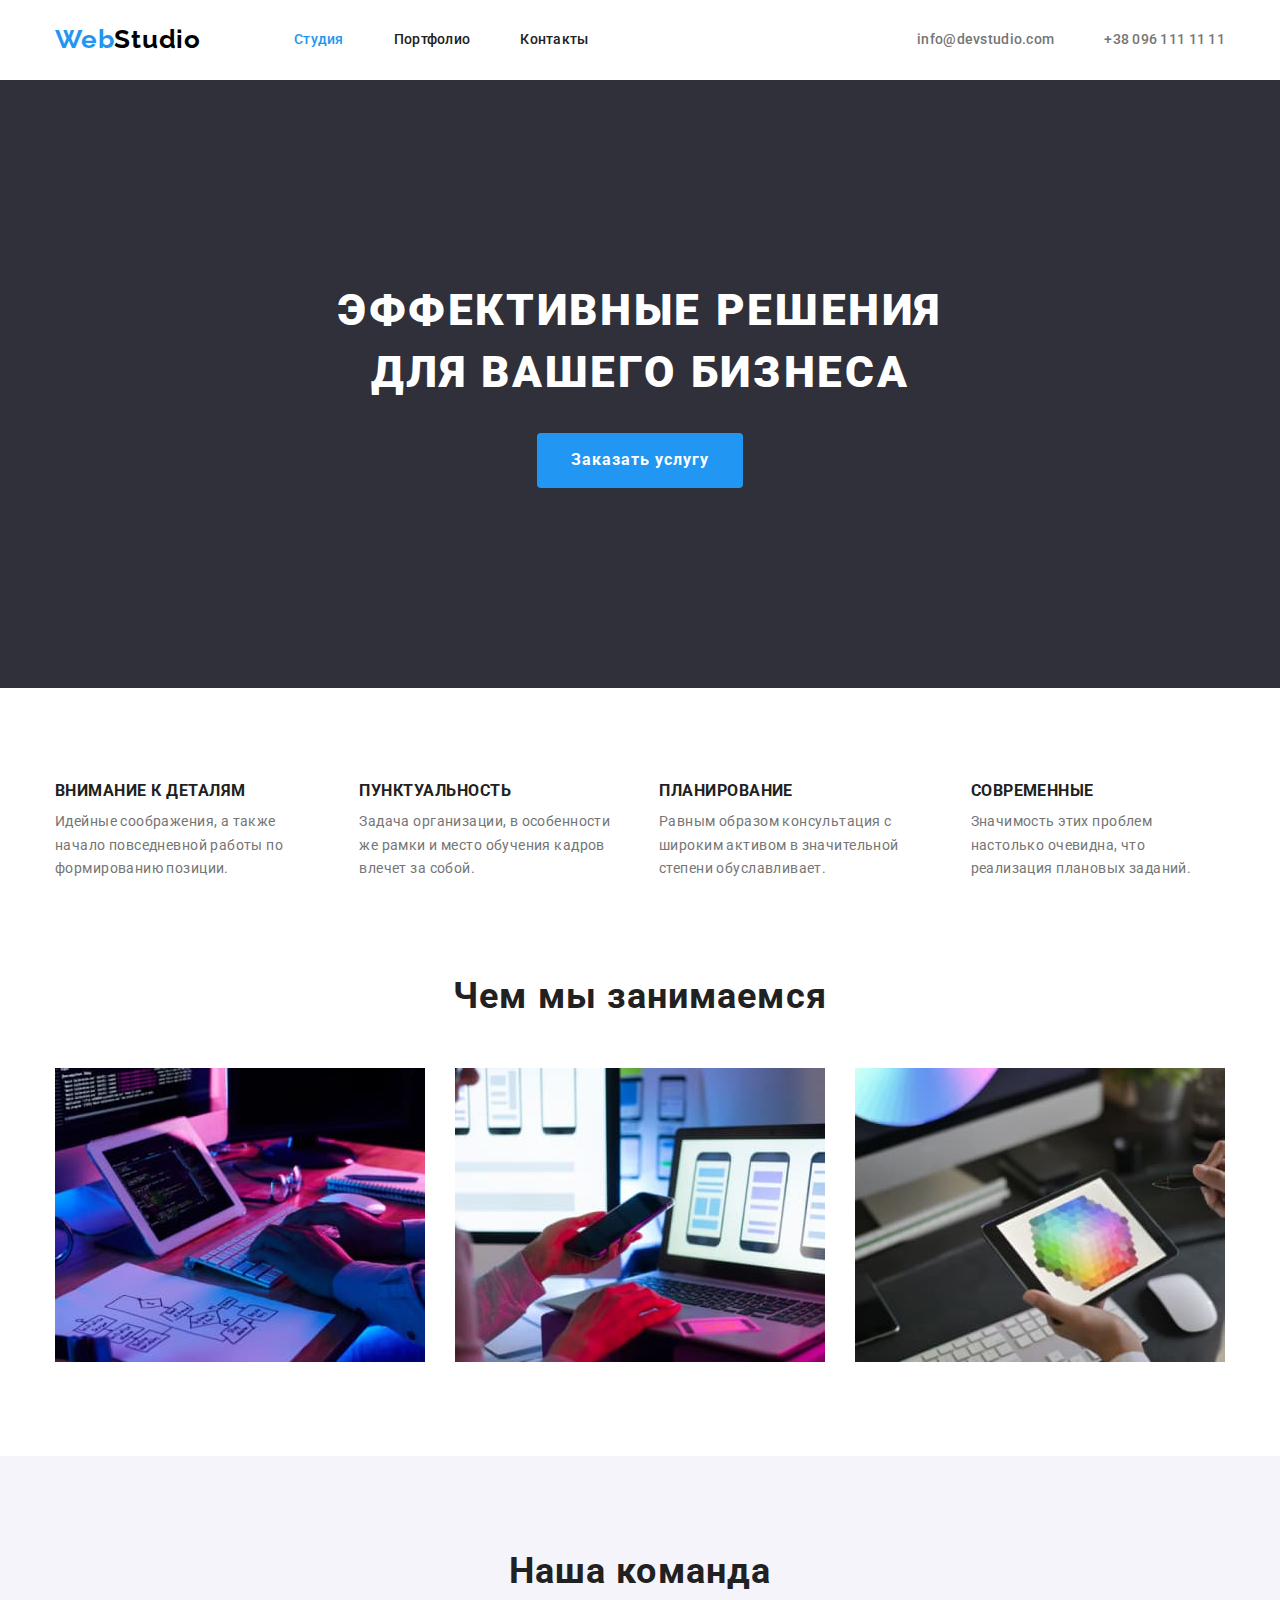
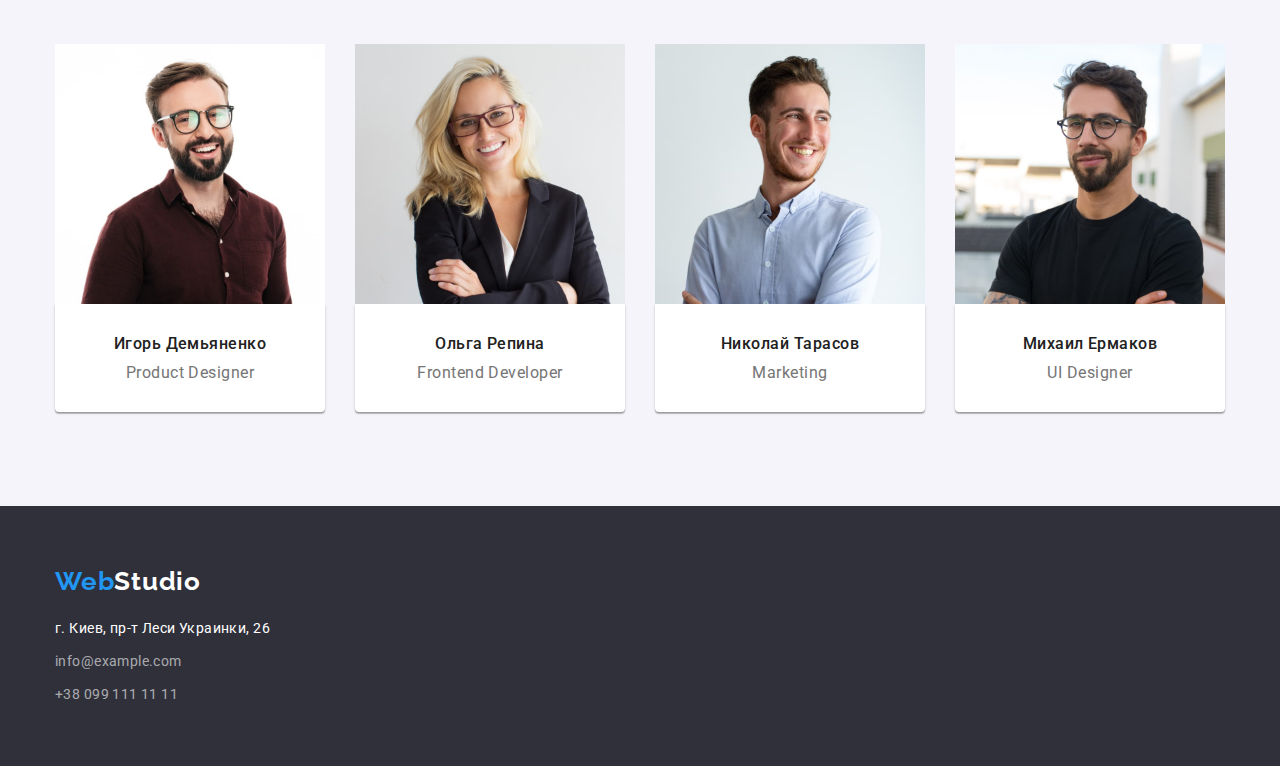
==== index.html @ c8f8d357 "at-first" ====
<!DOCTYPE html>
<html lang="en">
  <head>
    <meta charset="UTF-8" />
    <meta http-equiv="X-UA-Compatible" content="IE=edge" />
    <meta name="viewport" content="width=device-width, initial-scale=1.0" />
    <title>Web Studio</title>
    <link rel="preconnect" href="https://fonts.gstatic.com" />
    <link
      href="https://fonts.googleapis.com/css2?family=Raleway:wght@700&family=Roboto:wght@400;500;700;900&display=swap"
      rel="stylesheet"
    />
    <link
      rel="stylesheet"
      href="https://cdnjs.cloudflare.com/ajax/libs/modern-normalize/1.1.0/modern-normalize.min.css"
    />
    <link rel="stylesheet" href="./css/styles.css" />
  </head>
  <body>
    <!-- Шапка страницы -->
    <header class="header conteiner">
      <nav class="nav-conteiner">
        <a class="logo link" href="index.html">Web<span class="header-logo">Studio</span></a>
        <ul class="nav-main-list list">
          <li class="item"><a class="nav-main current link" href="index.html">Студия</a></li>
          <li class="item"><a class="nav-main link" href="./portfolio.html">Портфолио</a></li>
          <li class="item"><a class="nav-main link" href="">Контакты</a></li>
        </ul>
      </nav>
      <ul class="nav-contacts list">
        <li class="nav-contacts-item">
          <a class="contact-link link" href="mailto:info@devstudio.com">info@devstudio.com</a>
        </li>
        <li class="nav-contacts-item">
          <a class="contact-link link" href="tel:+380961111111">+38 096 111 11 11</a>
        </li>
      </ul>
    </header>
    <!-- Основной контент -->
    <main>
      <section class="hero-width">
        <div class="conteiner">
          <h1 class="hero-title">Эффективные решения для вашего бизнеса</h1>
          <button type="button" class="button-primary button">Заказать услугу</button>
        </div>
      </section>
      <section class="section-features">
        <div class="conteiner">
          <h2 class="visually-hidden">Особенности</h2>
          <ul class="features-flex list">
            <li class="item">
              <h3 class="features-title">Внимание к деталям</h3>
              <p class="features-text">
                Идейные соображения, а также начало повседневной работы по формированию позиции.
              </p>
            </li>
            <li class="item">
              <h3 class="features-title">Пунктуальность</h3>
              <p class="features-text">
                Задача организации, в особенности же рамки и место обучения кадров влечет за собой.
              </p>
            </li>
            <li class="item">
              <h3 class="features-title">Планирование</h3>
              <p class="features-text">
                Равным образом консультация с широким активом в значительной степени обуславливает.
              </p>
            </li>
            <li class="item">
              <h3 class="features-title">Современные</h3>
              <p class="features-text">
                Значимость этих проблем настолько очевидна, что реализация плановых заданий.
              </p>
            </li>
          </ul>
        </div>
      </section>
      <section class="section">
        <div class="conteiner">
          <h2 class="made-title">Чем мы занимаемся</h2>
          <ul class="made-flex list">
            <li class="item">
              <img src="./images/box1.jpg" alt="Разработка сайтов" width="370" height="294" />
            </li>
            <li class="item">
              <img src="./images/box2.jpg" alt="Разработка приложений" width="370" height="294" />
            </li>
            <li class="item">
              <img src="./images/box3.jpg" alt="Разработка дизайна" width="370" height="294" />
            </li>
          </ul>
        </div>
      </section>
      <section class="team section">
        <div class="conteiner">
          <h2 class="title-team">Наша команда</h2>
          <ul class="team-flex list">
            <li class="item">
              <img src="./images/img1.jpg" alt="Фотография" width="270" height="260" />
              <div class="card-team">
                <h3 class="member-team">Игорь Демьяненко</h3>
                <p class="position">Product Designer</p>
              </div>
            </li>
            <li class="item">
              <img src="./images/img2.jpg" alt="Фотография" width="270" height="260" />
              <div class="card-team">
                <h3 class="member-team">Ольга Репина</h3>
                <p class="position">Frontend Developer</p>
              </div>
            </li>
            <li class="item">
              <img src="./images/img3.jpg" alt="Фотография" width="270" height="260" />
              <div class="card-team">
                <h3 class="member-team">Николай Тарасов</h3>
                <p class="position">Marketing</p>
              </div>
            </li>
            <li class="item">
              <img src="./images/img4.jpg" alt="Фотография" width="270" height="260" />
              <div class="card-team">
                <h3 class="member-team">Михаил Ермаков</h3>
                <p class="position">UI Designer</p>
              </div>
            </li>
          </ul>
        </div>
      </section>
    </main>
    <!-- Подвал страницы -->
    <footer class="footer background-width">
      <div class="conteiner">
        <a class="footer-logo-measurements link" href="index.html"
          >Web<span class="footer-logo">Studio</span></a
        >
        <address>
          <ul class="list">
            <li class="footer-margin">
              <a
                class="footer address link"
                href="https://goo.gl/maps/Bgxvi77Lv6ApDNNu9"
                target="_blank"
                rel="noopener noreferrer"
                >г. Киев, пр-т Леси Украинки, 26
              </a>
            </li>
            <li class="footer-margin">
              <a class="footer contacts link" href="mailto:info@devstudio.com">info@example.com</a>
            </li>
            <li class="footer-margin">
              <a class="footer contacts link" href="tel:+380961111111">+38 099 111 11 11</a>
            </li>
          </ul>
        </address>
      </div>
    </footer>
  </body>
</html>
---- css/styles.css ----
:root {
  --font-secondary: 'Raleway', sans-serif;
  --font-primary: 'Roboto', sans-serif;
  --primary-text-color: #757575;
  --title-text-color: #212121;
  --accent-color: #2196f3;
  --bgc-hero-footer: #2f303a;
  --button-secondary-made: #f5f4fa;
  --secondary-color-white: #ffffff;
  --logo-color: #000000;
  --button-first-accent: #188ce8;
  --margin-content: 30px;
}
/* delite style utility */
.list {
  list-style: none;
  margin: 0px;
  padding: 0px;
}
.link {
  text-decoration: none;
}
img {
  display: block;
  max-width: 100%;
}
/* body */
body {
  font-weight: 400;
  font-size: 14px;
  font-family: var(--font-primary);
  background-color: var(--secondary-color-white);
  color: var(--primary-text-color);
}
/* conteiner width 1200 */
.conteiner {
  width: 1200px;
  padding-left: 15px;
  padding-right: 15px;
  margin: 0 auto;
}
/* conteiner section */
.section {
  padding-top: 94px;
  padding-bottom: 94px;
}
/* header */
.header {
  font-weight: 500;
  line-height: 1.1;
  letter-spacing: 0.02em;
  display: flex;
  align-items: center;
}
.header-border {
  border-bottom: 1px solid #ececec;
}
/* logo */
.logo {
  padding-top: 24px;
  padding-bottom: 25px;
  font-family: var(--font-secondary);
  font-weight: bold;
  font-size: 26px;
  line-height: 1.2;
  letter-spacing: 0.03em;
  color: var(--accent-color);
}
.footer-logo-measurements {
  margin-top: 0px;
  margin-bottom: 20px;
  font-family: var(--font-secondary);
  font-weight: bold;
  font-size: 26px;
  line-height: 1.2;
  letter-spacing: 0.03em;
  color: var(--accent-color);
  display: block;
}
.header-logo {
  color: var(--logo-color);
}
.footer-logo {
  color: var(--secondary-color-white);
}
/* nav */
.nav-main-list {
  display: flex;
  margin-left: 93px;
}
.nav-conteiner {
  display: flex;
  align-items: center;
}
.nav-main-list > .item:not(:last-child) {
  margin-right: 50px;
}
.nav-main {
  color: var(--title-text-color);
  display: block;
  padding-top: 32px;
  padding-bottom: 32px;
}
.nav-contacts {
  display: flex;
  margin-left: auto;
}
.nav-main:hover,
.nav-main:focus {
  color: var(--accent-color);
}
.nav-main.current {
  color: var(--accent-color);
}
.contact-link {
  padding-top: 32px;
  padding-bottom: 32px;
  display: block;
  color: var(--primary-text-color);
}
.contact-link:hover,
.contact-link:focus {
  color: var(--accent-color);
}
.nav-contacts-item:not(:last-child) {
  margin-right: 50px;
}
/* hero */
.hero-title {
  margin-left: auto;
  margin-right: auto;
  width: 696px;
  margin-top: 0px;
  margin-bottom: 30px;
  font-weight: 900;
  font-size: 44px;
  line-height: 1.4;
  letter-spacing: 0.06em;
  text-transform: uppercase;
  color: var(--secondary-color-white);
}
.hero-width {
  text-align: center;
  padding-top: 200px;
  padding-bottom: 200px;
  margin: 0 auto;
  max-width: 1600px;
  background-color: var(--bgc-hero-footer);
}
/* button */
.button {
  font-family: inherit;
  font-size: 16px;
  cursor: pointer;
  border-radius: 4px;
  display: inline-block;
  text-align: center;
  min-width: 200px;
}
.button-primary {
  padding: 10px 32px;
  font-weight: 700;
  line-height: 1.9;
  letter-spacing: 0.06em;
  border-color: transparent;
  color: var(--secondary-color-white);
  background-color: var(--accent-color);
}
.button-primary:hover,
.button-primary:focus {
  background-color: var(--button-first-accent);
}
/* bytton portfolio */
.button-portfolio {
  border-color: transparent;
  min-width: 100%;
  padding: 6px 22px;
  font-weight: 500;
  line-height: 1.6;
  letter-spacing: 0.03em;
  color: var(--title-text-color);
  background-color: var(--button-secondary-made);
}
.button-flex {
  display: flex;
  justify-content: center;
  margin-top: 0px;
  margin-bottom: 50px;
}
.button-flex > .item:not(:last-child) {
  margin-right: 8px;
}
.button-portfolio:hover,
.button-portfolio:focus {
  color: var(--secondary-color-white);
  background-color: var(--accent-color);
}
/* section features */
.section-features {
  padding-top: 94px;
}
.features-title {
  margin-top: 0px;
  margin-bottom: 10px;
  font-weight: bold;
  line-height: 1.1;
  letter-spacing: 0.03em;
  text-transform: uppercase;
  color: var(--title-text-color);
}
.features-text {
  margin-top: 0px;
  margin-bottom: 0px;
  line-height: 1.7;
  letter-spacing: 0.03em;
}
.features-flex {
  display: flex;
}
.features-flex .item:not(:last-child) {
  margin-right: var(--margin-content);
}
/* section made */
.made-title {
  margin-top: 0px;
  margin-bottom: 50px;
  font-weight: bold;
  font-size: 36px;
  line-height: 1.2;
  text-align: center;
  letter-spacing: 0.03em;
  color: var(--title-text-color);
}
.made-flex {
  display: flex;
}
.made-flex .item:not(:last-child) {
  margin-right: var(--margin-content);
}
/* section team */
.team {
  background-color: var(--button-secondary-made);
}
.title-team {
  margin-top: 0px;
  margin-bottom: 50px;
  font-weight: bold;
  font-size: 36px;
  line-height: 1.2;
  text-align: center;
  letter-spacing: 0.03em;
  color: var(--title-text-color);
}
.team-flex {
  display: flex;
}
.team-flex > .item:not(:last-child) {
  margin-right: var(--margin-content);
}
.card-team {
  padding-top: var(--margin-content);
  padding-bottom: var(--margin-content);
  border-radius: 0px 0px 4px 4px;
  background: var(--secondary-color-white);
  box-shadow: 0px 1px 3px rgba(0, 0, 0, 0.12), 0px 1px 1px rgba(0, 0, 0, 0.14),
    0px 2px 1px rgba(0, 0, 0, 0.2);
}
.member-team {
  margin-top: 0px;
  margin-bottom: 10px;
  font-weight: 500;
  font-size: 16px;
  line-height: 1.2;
  text-align: center;
  letter-spacing: 0.03em;
  color: var(--title-text-color);
}
.position {
  margin-top: 0px;
  margin-bottom: 0px;
  font-size: 16px;
  line-height: 1.2;
  text-align: center;
  letter-spacing: 0.03em;
}
/* footer */
.footer {
  font-style: normal;
  line-height: 1.7;
  letter-spacing: 0.03em;
  background-color: var(--bgc-hero-footer);
}
.background-width {
  margin: 0 auto;
  padding-top: 60px;
  padding-bottom: 60px;
  max-width: 1600px;
}
.footer.address {
  color: var(--secondary-color-white);
}
.footer.contacts {
  color: rgba(255, 255, 255, 0.6);
}
.footer.contacts:hover,
.footer.contacts:focus {
  color: var(--accent-color);
}
.footer-margin:not(:last-child) {
  margin-bottom: 9px;
}
/* page portfolio */
.title-portfolio {
  margin-top: 0px;
  margin-bottom: 4px;
  font-weight: bold;
  font-size: 18px;
  line-height: 2;
  letter-spacing: 0.03em;
  color: var(--title-text-color);
}
.text-portfolio {
  margin-top: 0px;
  margin-bottom: 0px;
  font-size: 16px;
  line-height: 1.9;
  letter-spacing: 0.03em;
}
.portfolio-flex {
  display: flex;
  flex-wrap: wrap;
  margin-left: -30px;
  margin-top: -30px;
}
.portfolio-flex .item {
  flex-basis: calc((100% - 90px) / 3);
  margin-left: 30px;
  margin-top: 30px;
}
.portfolio-set-border {
  border: 1px solid #eeeeee;
  padding: 20px 24px;
  border-top: none;
}
/* hidden titel */
.visually-hidden {
  position: absolute;
  width: 1px;
  height: 1px;
  margin: -1px;
  padding: 0;
  overflow: hidden;
  border: 0;
  clip: rect(0 0 0 0);
}
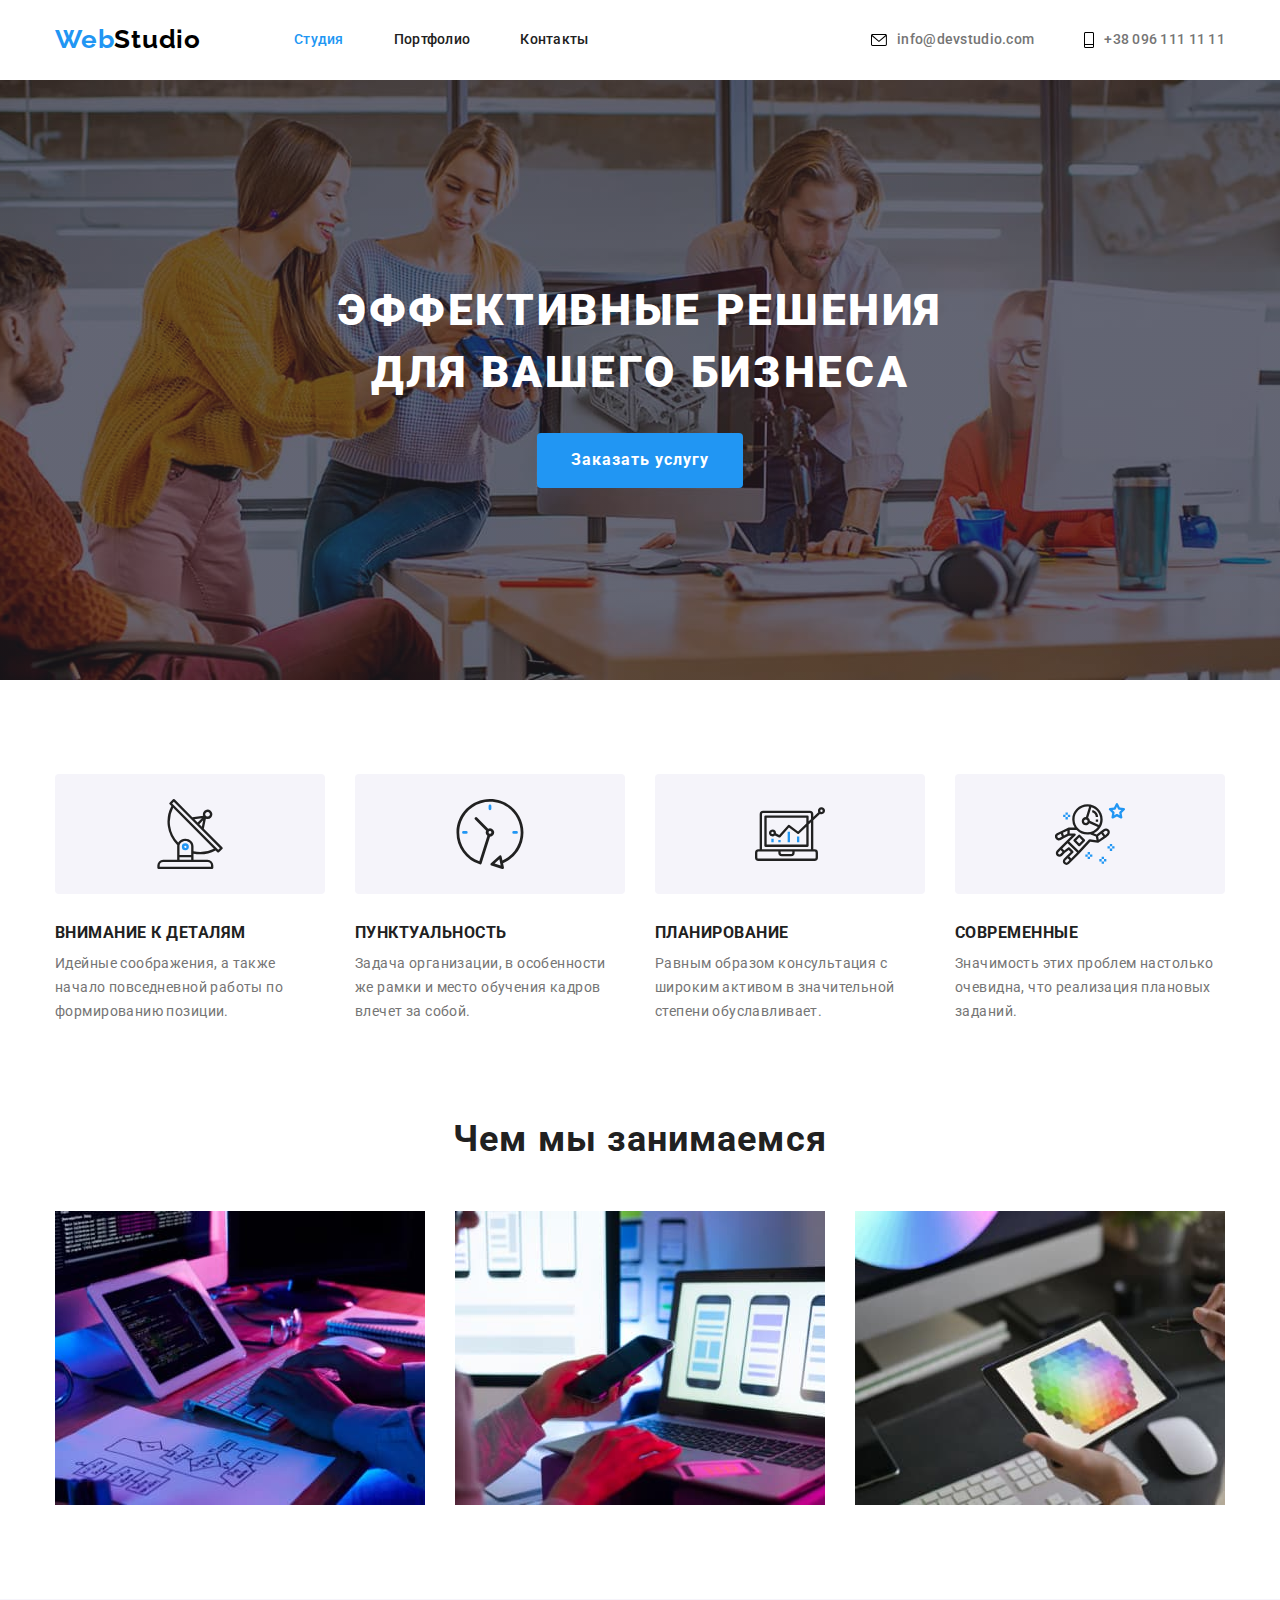
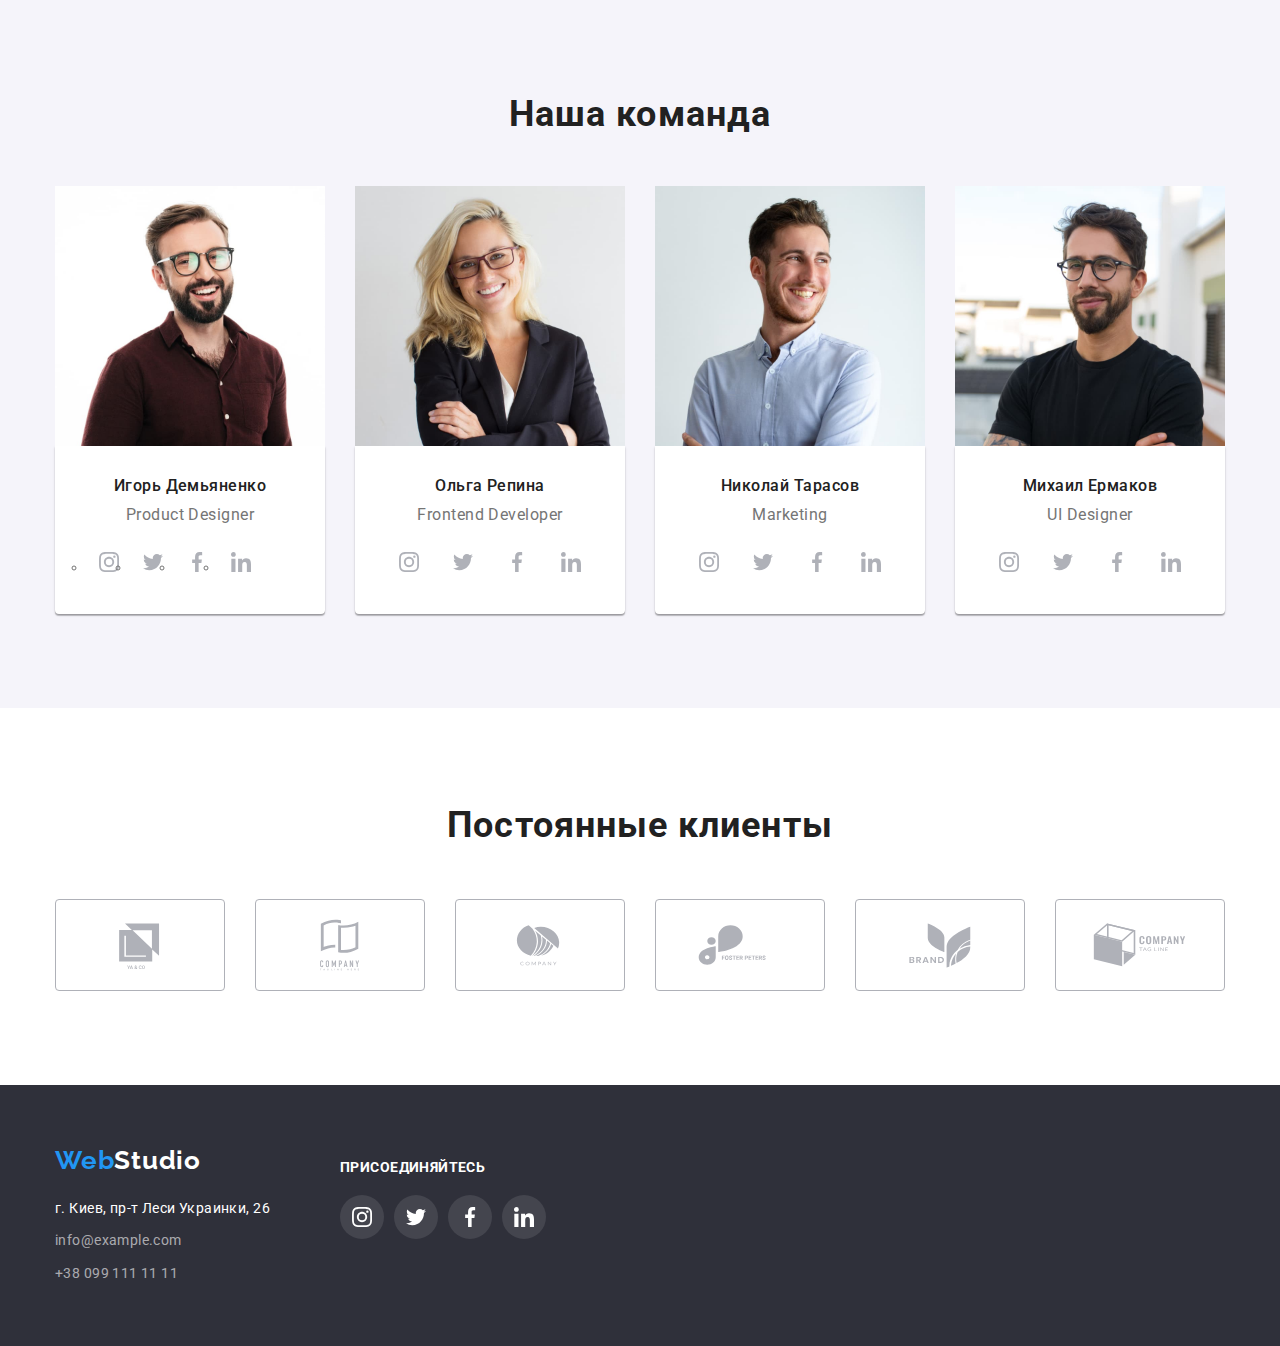
==== commit f155d67f: "add-hero-shadow" ====
--- a/index.html
+++ b/index.html
@@ -29,10 +29,20 @@
       </nav>
       <ul class="nav-contacts list">
         <li class="nav-contacts-item">
-          <a class="contact-link link" href="mailto:info@devstudio.com">info@devstudio.com</a>
+          <a class="contact-link link" href="mailto:info@devstudio.com">
+            <svg class="nav-envelope">
+              <use href="./images/icon.svg#icon-envelope-hover"></use>
+            </svg>
+            info@devstudio.com
+          </a>
         </li>
         <li class="nav-contacts-item">
-          <a class="contact-link link" href="tel:+380961111111">+38 096 111 11 11</a>
+          <a class="contact-link link" href="tel:+380961111111">
+            <svg class="nav-envelope-tell">
+              <use href="./images/icon.svg#icon-tell"></use>
+            </svg>
+            +38 096 111 11 11
+          </a>
         </li>
       </ul>
     </header>
@@ -49,24 +59,44 @@
           <h2 class="visually-hidden">Особенности</h2>
           <ul class="features-flex list">
             <li class="item">
+              <div class="icon-features">
+                <svg class="icon">
+                  <use href="./images/icon.svg#icon-antenna"></use>
+                </svg>
+              </div>
               <h3 class="features-title">Внимание к деталям</h3>
               <p class="features-text">
                 Идейные соображения, а также начало повседневной работы по формированию позиции.
               </p>
             </li>
             <li class="item">
+              <div class="icon-features">
+                <svg class="icon">
+                  <use href="./images/icon.svg#icon-clock"></use>
+                </svg>
+              </div>
               <h3 class="features-title">Пунктуальность</h3>
               <p class="features-text">
                 Задача организации, в особенности же рамки и место обучения кадров влечет за собой.
               </p>
             </li>
             <li class="item">
+              <div class="icon-features">
+                <svg class="icon">
+                  <use href="./images/icon.svg#icon-diagram"></use>
+                </svg>
+              </div>
               <h3 class="features-title">Планирование</h3>
               <p class="features-text">
                 Равным образом консультация с широким активом в значительной степени обуславливает.
               </p>
             </li>
             <li class="item">
+              <div class="icon-features">
+                <svg class="icon">
+                  <use href="./images/icon.svg#icon-astronaut"></use>
+                </svg>
+              </div>
               <h3 class="features-title">Современные</h3>
               <p class="features-text">
                 Значимость этих проблем настолько очевидна, что реализация плановых заданий.
@@ -100,6 +130,36 @@
               <div class="card-team">
                 <h3 class="member-team">Игорь Демьяненко</h3>
                 <p class="position">Product Designer</p>
+                <ul class="icon-flex">
+                  <li>
+                    <a class="icon-flex-team" href="">
+                      <svg>
+                        <use href="./images/icon.svg#icon-instagram"></use>
+                      </svg>
+                    </a>
+                  </li>
+                  <li>
+                    <a class="icon-flex-team" href="">
+                      <svg>
+                        <use href="./images/icon.svg#icon-twitter"></use>
+                      </svg>
+                    </a>
+                  </li>
+                  <li>
+                    <a class="icon-flex-team" href="">
+                      <svg>
+                        <use href="./images/icon.svg#icon-facebook"></use>
+                      </svg>
+                    </a>
+                  </li>
+                  <li>
+                    <a class="icon-flex-team" href="">
+                      <svg>
+                        <use href="./images/icon.svg#icon-linkedin"></use>
+                      </svg>
+                    </a>
+                  </li>
+                </ul>
               </div>
             </li>
             <li class="item">
@@ -107,6 +167,28 @@
               <div class="card-team">
                 <h3 class="member-team">Ольга Репина</h3>
                 <p class="position">Frontend Developer</p>
+                <div class="icon-flex">
+                  <a class="icon-flex-team" href="">
+                    <svg>
+                      <use href="./images/icon.svg#icon-instagram"></use>
+                    </svg>
+                  </a>
+                  <a class="icon-flex-team" href="">
+                    <svg>
+                      <use href="./images/icon.svg#icon-twitter"></use>
+                    </svg>
+                  </a>
+                  <a class="icon-flex-team" href="">
+                    <svg>
+                      <use href="./images/icon.svg#icon-facebook"></use>
+                    </svg>
+                  </a>
+                  <a class="icon-flex-team" href="">
+                    <svg>
+                      <use href="./images/icon.svg#icon-linkedin"></use>
+                    </svg>
+                  </a>
+                </div>
               </div>
             </li>
             <li class="item">
@@ -114,6 +196,28 @@
               <div class="card-team">
                 <h3 class="member-team">Николай Тарасов</h3>
                 <p class="position">Marketing</p>
+                <div class="icon-flex">
+                  <a class="icon-flex-team" href="">
+                    <svg>
+                      <use href="./images/icon.svg#icon-instagram"></use>
+                    </svg>
+                  </a>
+                  <a class="icon-flex-team" href="">
+                    <svg>
+                      <use href="./images/icon.svg#icon-twitter"></use>
+                    </svg>
+                  </a>
+                  <a class="icon-flex-team" href="">
+                    <svg>
+                      <use href="./images/icon.svg#icon-facebook"></use>
+                    </svg>
+                  </a>
+                  <a class="icon-flex-team" href="">
+                    <svg>
+                      <use href="./images/icon.svg#icon-linkedin"></use>
+                    </svg>
+                  </a>
+                </div>
               </div>
             </li>
             <li class="item">
@@ -121,7 +225,78 @@
               <div class="card-team">
                 <h3 class="member-team">Михаил Ермаков</h3>
                 <p class="position">UI Designer</p>
-              </div>
+                <div class="icon-flex">
+                  <a class="icon-flex-team" href="">
+                    <svg>
+                      <use href="./images/icon.svg#icon-instagram"></use>
+                    </svg>
+                  </a>
+                  <a class="icon-flex-team" href="">
+                    <svg>
+                      <use href="./images/icon.svg#icon-twitter"></use>
+                    </svg>
+                  </a>
+                  <a class="icon-flex-team" href="">
+                    <svg>
+                      <use href="./images/icon.svg#icon-facebook"></use>
+                    </svg>
+                  </a>
+                  <a class="icon-flex-team" href="">
+                    <svg>
+                      <use href="./images/icon.svg#icon-linkedin"></use>
+                    </svg>
+                  </a>
+                </div>
+              </div>
+            </li>
+          </ul>
+        </div>
+      </section>
+      <section class="section">
+        <div class="conteiner">
+          <h2 class="customer-title">Постоянные клиенты</h2>
+          <ul class="list customer-icon-flex">
+            <li class="customer-icon-conteiner">
+              <a class="customer-icon link" href="">
+                <svg class="customer-logo">
+                  <use href="./images/icon.svg#icon-Logo-client1"></use>
+                </svg>
+              </a>
+            </li>
+            <li class="customer-icon-conteiner">
+              <a class="customer-icon link" href="">
+                <svg class="customer-logo">
+                  <use href="./images/icon.svg#icon-Logo-client2"></use>
+                </svg>
+              </a>
+            </li>
+            <li class="customer-icon-conteiner">
+              <a class="customer-icon link" href="">
+                <svg class="customer-logo">
+                  <use href="./images/icon.svg#icon-Logo-client3"></use>
+                </svg>
+              </a>
+            </li>
+            <li class="customer-icon-conteiner">
+              <a class="customer-icon link" href="">
+                <svg class="customer-logo">
+                  <use href="./images/icon.svg#icon-Logo-client4"></use>
+                </svg>
+              </a>
+            </li>
+            <li class="customer-icon-conteiner">
+              <a class="customer-icon link" href="">
+                <svg class="customer-logo">
+                  <use href="./images/icon.svg#icon-Logo-client5"></use>
+                </svg>
+              </a>
+            </li>
+            <li class="customer-icon-conteiner">
+              <a class="customer-icon link" href="">
+                <svg class="customer-logo">
+                  <use href="./images/icon.svg#icon-Logo-client6"></use>
+                </svg>
+              </a>
             </li>
           </ul>
         </div>
@@ -129,29 +304,66 @@
     </main>
     <!-- Подвал страницы -->
     <footer class="footer background-width">
-      <div class="conteiner">
-        <a class="footer-logo-measurements link" href="index.html"
-          >Web<span class="footer-logo">Studio</span></a
-        >
-        <address>
-          <ul class="list">
-            <li class="footer-margin">
-              <a
-                class="footer address link"
-                href="https://goo.gl/maps/Bgxvi77Lv6ApDNNu9"
-                target="_blank"
-                rel="noopener noreferrer"
-                >г. Киев, пр-т Леси Украинки, 26
-              </a>
-            </li>
-            <li class="footer-margin">
-              <a class="footer contacts link" href="mailto:info@devstudio.com">info@example.com</a>
-            </li>
-            <li class="footer-margin">
-              <a class="footer contacts link" href="tel:+380961111111">+38 099 111 11 11</a>
-            </li>
-          </ul>
-        </address>
+      <div class="conteiner address-flex">
+        <div>
+          <a class="footer-logo-measurements link" href="index.html"
+            >Web<span class="footer-logo">Studio</span></a
+          >
+          <address>
+            <ul class="list">
+              <li class="footer-margin">
+                <a
+                  class="footer address link"
+                  href="https://goo.gl/maps/Bgxvi77Lv6ApDNNu9"
+                  target="_blank"
+                  rel="noopener noreferrer"
+                  >г. Киев, пр-т Леси Украинки, 26
+                </a>
+              </li>
+              <li class="footer-margin">
+                <a class="footer contacts link" href="mailto:info@devstudio.com"
+                  >info@example.com</a
+                >
+              </li>
+              <li class="footer-margin">
+                <a class="footer contacts link" href="tel:+380961111111">+38 099 111 11 11</a>
+              </li>
+            </ul>
+          </address>
+        </div>
+        <div class="icon-footer-conteiner">
+          <p class="join-footer">присоединяйтесь</p>
+          <ul class="list icon-footer">
+            <li class="icon-margin-footer">
+              <a class="icon-flex-footer" href="">
+                <svg>
+                  <use href="./images/icon.svg#icon-instagram"></use>
+                </svg>
+              </a>
+            </li>
+            <li class="icon-margin-footer">
+              <a class="icon-flex-footer" href="">
+                <svg>
+                  <use href="./images/icon.svg#icon-twitter"></use>
+                </svg>
+              </a>
+            </li>
+            <li class="icon-margin-footer">
+              <a class="icon-flex-footer" href="">
+                <svg>
+                  <use href="./images/icon.svg#icon-facebook"></use>
+                </svg>
+              </a>
+            </li>
+            <li class="icon-margin-footer">
+              <a class="icon-flex-footer" href="">
+                <svg>
+                  <use href="./images/icon.svg#icon-linkedin"></use>
+                </svg>
+              </a>
+            </li>
+          </ul>
+        </div>
       </div>
     </footer>
   </body>
--- a/css/styles.css
+++ b/css/styles.css
@@ -117,6 +117,7 @@
   padding-bottom: 32px;
   display: block;
   color: var(--primary-text-color);
+  display: flex;
 }
 .contact-link:hover,
 .contact-link:focus {
@@ -124,6 +125,28 @@
 }
 .nav-contacts-item:not(:last-child) {
   margin-right: 50px;
+  display: flex;
+}
+.nav-envelope {
+  width: 16px;
+  height: 12px;
+  margin-right: 10px;
+  margin: auto 10px auto auto;
+  color: var(--primary-text-color);
+}
+.nav-envelope-tell {
+  width: 10px;
+  height: 16px;
+  margin-right: 10px;
+  color: var(--primary-text-color);
+}
+.nav-envelope:hover,
+.nav-envelope:focus {
+  fill: var(--accent-color);
+}
+.nav-envelope-tell:hover,
+.nav-envelope-tell:focus {
+  fill: var(--accent-color);
 }
 /* hero */
 .hero-title {
@@ -140,11 +163,17 @@
   color: var(--secondary-color-white);
 }
 .hero-width {
+  background-size: cover;
+  background-position: center;
+  background-repeat: no-repeat;
+  background-image: linear-gradient(to right, rgba(47, 48, 58, 0.4), rgba(47, 48, 58, 0.4)),
+    url(../images/hero.jpg);
   text-align: center;
   padding-top: 200px;
   padding-bottom: 200px;
   margin: 0 auto;
   max-width: 1600px;
+  height: 600px;
   background-color: var(--bgc-hero-footer);
 }
 /* button */
@@ -194,6 +223,8 @@
 .button-portfolio:focus {
   color: var(--secondary-color-white);
   background-color: var(--accent-color);
+  box-shadow: 0px 3px 1px rgba(0, 0, 0, 0.1), 0px 1px 2px rgba(0, 0, 0, 0.08),
+    0px 2px 2px rgba(0, 0, 0, 0.12);
 }
 /* section features */
 .section-features {
@@ -219,6 +250,17 @@
 }
 .features-flex .item:not(:last-child) {
   margin-right: var(--margin-content);
+}
+.icon-features {
+  display: flex;
+  width: 270px;
+  height: 120px;
+  background-color: #f5f4fa;
+  border-radius: 4px;
+  margin-bottom: 30px;
+}
+.icon-features > .icon {
+  padding: 25px 100px;
 }
 /* section made */
 .made-title {
@@ -283,6 +325,65 @@
   text-align: center;
   letter-spacing: 0.03em;
 }
+.icon-flex {
+  display: flex;
+  padding-left: 32px;
+  padding-right: 32px;
+  margin-top: 16px;
+}
+.icon-flex-team {
+  display: flex;
+  width: 44px;
+  height: 44px;
+  padding: 12px;
+  border-radius: 50%;
+  background-color: var(--secondary-color-white);
+  fill: #afb1b8;
+}
+.icon-flex-team:hover,
+.icon-flex-team:focus {
+  background-color: var(--accent-color);
+  fill: var(--secondary-color-white);
+}
+.icon-flex-team:not(:last-child) {
+  margin-right: 10px;
+}
+/* customer */
+.customer-title {
+  margin-top: 0px;
+  margin-bottom: 50px;
+  font-weight: 700;
+  font-size: 36px;
+  line-height: 1.31;
+  text-align: center;
+  letter-spacing: 0.03em;
+  color: var(--title-text-color);
+}
+.customer-icon-flex {
+  display: flex;
+}
+.customer-icon {
+  display: flex;
+  fill: #afb1b8;
+  width: 170px;
+  height: 92px;
+  padding: 16px 32px;
+  border: 1px solid #afb1b8;
+  box-sizing: border-box;
+  border-radius: 4px;
+}
+.customer-icon-conteiner:not(:last-child) {
+  margin-right: var(--margin-content);
+}
+.customer-logo {
+  width: 106px;
+  height: 60px;
+}
+.customer-icon:focus,
+.customer-icon:hover {
+  fill: var(--accent-color);
+  border-color: var(--accent-color);
+}
 /* footer */
 .footer {
   font-style: normal;
@@ -309,6 +410,40 @@
 .footer-margin:not(:last-child) {
   margin-bottom: 9px;
 }
+.icon-footer {
+  display: flex;
+}
+.icon-flex-footer {
+  display: flex;
+  width: 44px;
+  height: 44px;
+  padding: 12px;
+  border-radius: 50%;
+  background: rgba(255, 255, 255, 0.1);
+  fill: var(--secondary-color-white);
+}
+.icon-margin-footer:not(:last-child) {
+  margin-right: 10px;
+}
+.icon-flex-footer:hover,
+.icon-flex-footer:focus {
+  background-color: var(--accent-color);
+}
+.address-flex {
+  display: flex;
+}
+.icon-footer-conteiner {
+  margin-left: 70px;
+}
+.join-footer {
+  font-weight: bold;
+  line-height: 16px;
+  letter-spacing: 0.03em;
+  text-transform: uppercase;
+  color: var(--secondary-color-white);
+  font-style: normal;
+  margin-bottom: 20px;
+}
 /* page portfolio */
 .title-portfolio {
   margin-top: 0px;
@@ -333,9 +468,14 @@
   margin-top: -30px;
 }
 .portfolio-flex .item {
-  flex-basis: calc((100% - 90px) / 3);
+  flex-basis: calc(100% / 3 - 30px);
   margin-left: 30px;
   margin-top: 30px;
+}
+.portfolio-flex .item:hover,
+.portfolio-flex .item:focus {
+  box-shadow: 0px 1px 1px rgba(0, 0, 0, 0.12), 0px 4px 4px rgba(0, 0, 0, 0.06),
+    1px 4px 6px rgba(0, 0, 0, 0.16);
 }
 .portfolio-set-border {
   border: 1px solid #eeeeee;
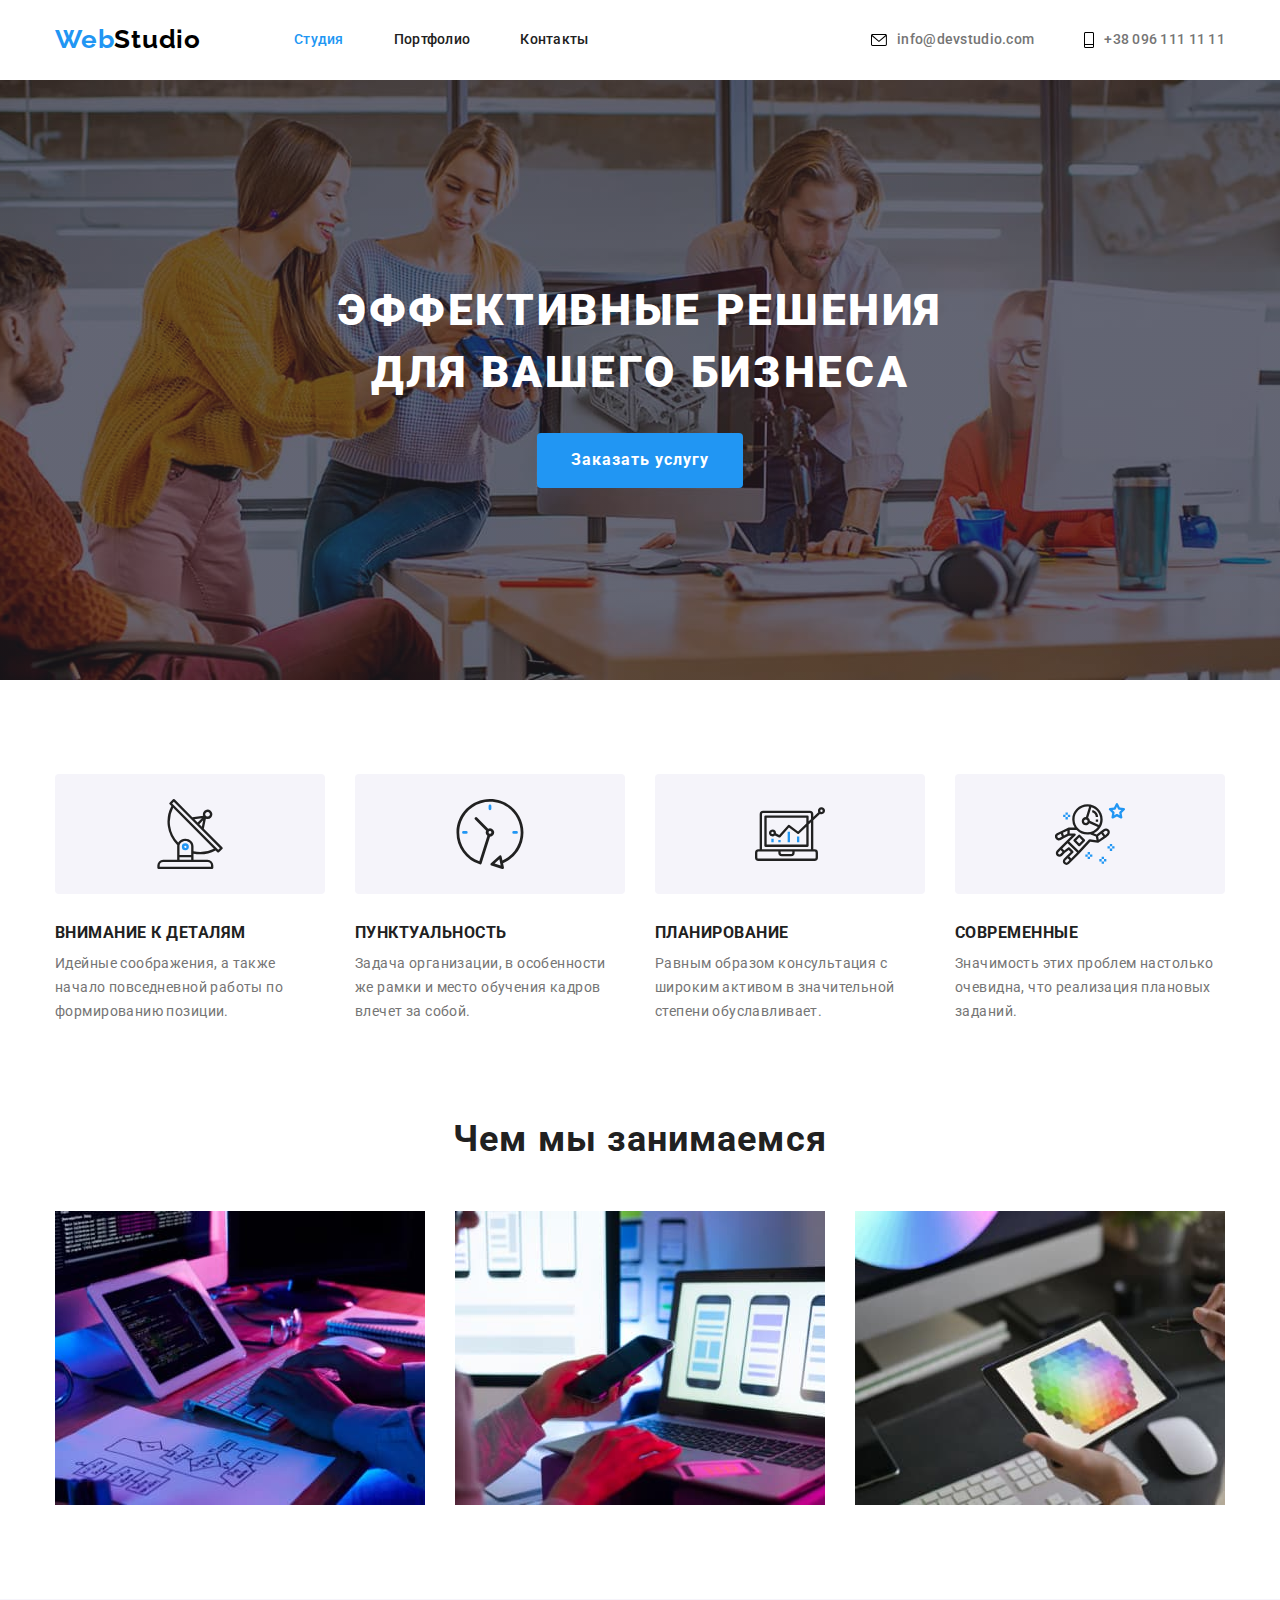
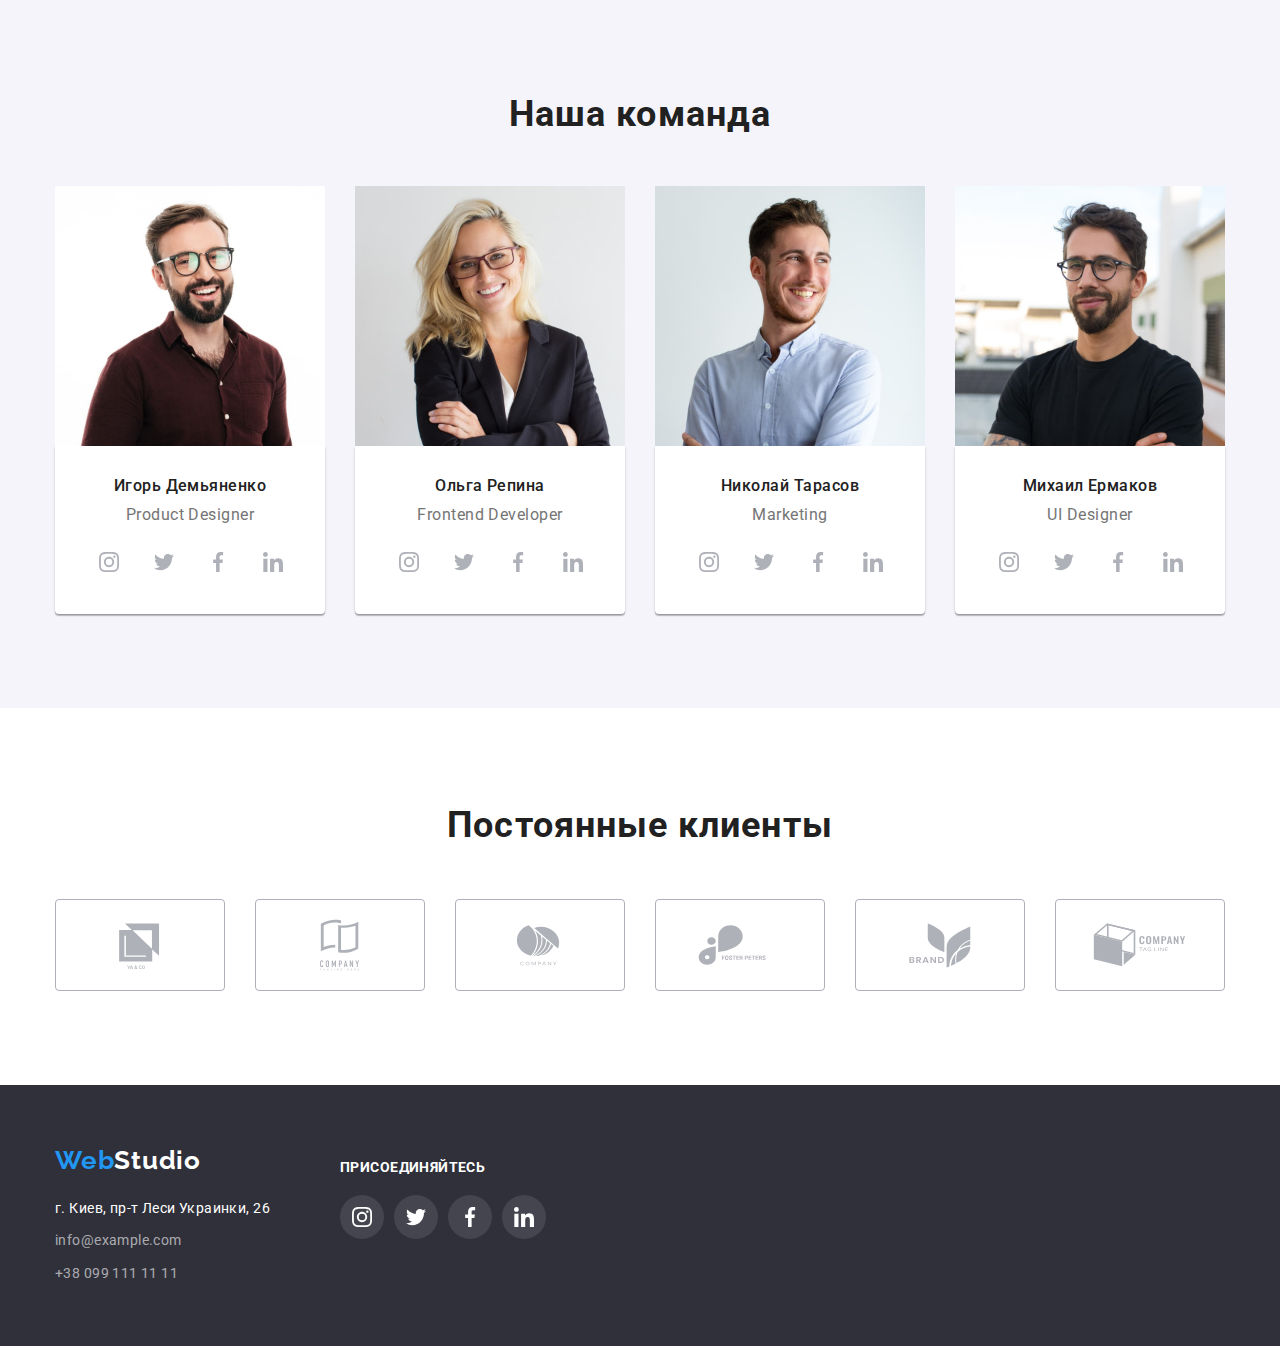
==== commit 78ad732e: "corrected-remarks" ====
--- a/index.html
+++ b/index.html
@@ -30,7 +30,7 @@
       <ul class="nav-contacts list">
         <li class="nav-contacts-item">
           <a class="contact-link link" href="mailto:info@devstudio.com">
-            <svg class="nav-envelope">
+            <svg class="nav-envelope" width="16" height="12">
               <use href="./images/icon.svg#icon-envelope-hover"></use>
             </svg>
             info@devstudio.com
@@ -38,7 +38,7 @@
         </li>
         <li class="nav-contacts-item">
           <a class="contact-link link" href="tel:+380961111111">
-            <svg class="nav-envelope-tell">
+            <svg class="nav-envelope-tell" width="10" height="16">
               <use href="./images/icon.svg#icon-tell"></use>
             </svg>
             +38 096 111 11 11
@@ -48,19 +48,21 @@
     </header>
     <!-- Основной контент -->
     <main>
+      <!-- hero section -->
       <section class="hero-width">
         <div class="conteiner">
           <h1 class="hero-title">Эффективные решения для вашего бизнеса</h1>
           <button type="button" class="button-primary button">Заказать услугу</button>
         </div>
       </section>
+      <!-- our features section -->
       <section class="section-features">
         <div class="conteiner">
           <h2 class="visually-hidden">Особенности</h2>
           <ul class="features-flex list">
             <li class="item">
               <div class="icon-features">
-                <svg class="icon">
+                <svg width="70" height="70">
                   <use href="./images/icon.svg#icon-antenna"></use>
                 </svg>
               </div>
@@ -71,7 +73,7 @@
             </li>
             <li class="item">
               <div class="icon-features">
-                <svg class="icon">
+                <svg width="70" height="70">
                   <use href="./images/icon.svg#icon-clock"></use>
                 </svg>
               </div>
@@ -82,7 +84,7 @@
             </li>
             <li class="item">
               <div class="icon-features">
-                <svg class="icon">
+                <svg width="70" height="70">
                   <use href="./images/icon.svg#icon-diagram"></use>
                 </svg>
               </div>
@@ -93,7 +95,7 @@
             </li>
             <li class="item">
               <div class="icon-features">
-                <svg class="icon">
+                <svg width="70" height="70">
                   <use href="./images/icon.svg#icon-astronaut"></use>
                 </svg>
               </div>
@@ -105,6 +107,7 @@
           </ul>
         </div>
       </section>
+      <!-- our made work section -->
       <section class="section">
         <div class="conteiner">
           <h2 class="made-title">Чем мы занимаемся</h2>
@@ -121,6 +124,7 @@
           </ul>
         </div>
       </section>
+      <!-- our team section -->
       <section class="team section">
         <div class="conteiner">
           <h2 class="title-team">Наша команда</h2>
@@ -130,31 +134,31 @@
               <div class="card-team">
                 <h3 class="member-team">Игорь Демьяненко</h3>
                 <p class="position">Product Designer</p>
-                <ul class="icon-flex">
-                  <li>
+                <ul class="icon-flex list">
+                  <li class="item">
                     <a class="icon-flex-team" href="">
-                      <svg>
+                      <svg class="icon-team">
                         <use href="./images/icon.svg#icon-instagram"></use>
                       </svg>
                     </a>
                   </li>
-                  <li>
+                  <li class="item">
                     <a class="icon-flex-team" href="">
-                      <svg>
+                      <svg class="icon-team">
                         <use href="./images/icon.svg#icon-twitter"></use>
                       </svg>
                     </a>
                   </li>
-                  <li>
+                  <li class="item">
                     <a class="icon-flex-team" href="">
-                      <svg>
+                      <svg class="icon-team">
                         <use href="./images/icon.svg#icon-facebook"></use>
                       </svg>
                     </a>
                   </li>
-                  <li>
+                  <li class="item">
                     <a class="icon-flex-team" href="">
-                      <svg>
+                      <svg class="icon-team">
                         <use href="./images/icon.svg#icon-linkedin"></use>
                       </svg>
                     </a>
@@ -169,22 +173,22 @@
                 <p class="position">Frontend Developer</p>
                 <div class="icon-flex">
                   <a class="icon-flex-team" href="">
-                    <svg>
+                    <svg class="icon-team">
                       <use href="./images/icon.svg#icon-instagram"></use>
                     </svg>
                   </a>
                   <a class="icon-flex-team" href="">
-                    <svg>
+                    <svg class="icon-team">
                       <use href="./images/icon.svg#icon-twitter"></use>
                     </svg>
                   </a>
                   <a class="icon-flex-team" href="">
-                    <svg>
+                    <svg class="icon-team">
                       <use href="./images/icon.svg#icon-facebook"></use>
                     </svg>
                   </a>
                   <a class="icon-flex-team" href="">
-                    <svg>
+                    <svg class="icon-team">
                       <use href="./images/icon.svg#icon-linkedin"></use>
                     </svg>
                   </a>
@@ -198,22 +202,22 @@
                 <p class="position">Marketing</p>
                 <div class="icon-flex">
                   <a class="icon-flex-team" href="">
-                    <svg>
+                    <svg class="icon-team">
                       <use href="./images/icon.svg#icon-instagram"></use>
                     </svg>
                   </a>
                   <a class="icon-flex-team" href="">
-                    <svg>
+                    <svg class="icon-team">
                       <use href="./images/icon.svg#icon-twitter"></use>
                     </svg>
                   </a>
                   <a class="icon-flex-team" href="">
-                    <svg>
+                    <svg class="icon-team">
                       <use href="./images/icon.svg#icon-facebook"></use>
                     </svg>
                   </a>
                   <a class="icon-flex-team" href="">
-                    <svg>
+                    <svg class="icon-team">
                       <use href="./images/icon.svg#icon-linkedin"></use>
                     </svg>
                   </a>
@@ -227,22 +231,22 @@
                 <p class="position">UI Designer</p>
                 <div class="icon-flex">
                   <a class="icon-flex-team" href="">
-                    <svg>
+                    <svg class="icon-team">
                       <use href="./images/icon.svg#icon-instagram"></use>
                     </svg>
                   </a>
                   <a class="icon-flex-team" href="">
-                    <svg>
+                    <svg class="icon-team">
                       <use href="./images/icon.svg#icon-twitter"></use>
                     </svg>
                   </a>
                   <a class="icon-flex-team" href="">
-                    <svg>
+                    <svg class="icon-team">
                       <use href="./images/icon.svg#icon-facebook"></use>
                     </svg>
                   </a>
                   <a class="icon-flex-team" href="">
-                    <svg>
+                    <svg class="icon-team">
                       <use href="./images/icon.svg#icon-linkedin"></use>
                     </svg>
                   </a>
@@ -252,6 +256,7 @@
           </ul>
         </div>
       </section>
+      <!-- our customer client section -->
       <section class="section">
         <div class="conteiner">
           <h2 class="customer-title">Постоянные клиенты</h2>
@@ -336,28 +341,28 @@
           <ul class="list icon-footer">
             <li class="icon-margin-footer">
               <a class="icon-flex-footer" href="">
-                <svg>
+                <svg width="20" height="20">
                   <use href="./images/icon.svg#icon-instagram"></use>
                 </svg>
               </a>
             </li>
             <li class="icon-margin-footer">
               <a class="icon-flex-footer" href="">
-                <svg>
+                <svg width="20" height="20">
                   <use href="./images/icon.svg#icon-twitter"></use>
                 </svg>
               </a>
             </li>
             <li class="icon-margin-footer">
               <a class="icon-flex-footer" href="">
-                <svg>
+                <svg width="20" height="20">
                   <use href="./images/icon.svg#icon-facebook"></use>
                 </svg>
               </a>
             </li>
             <li class="icon-margin-footer">
               <a class="icon-flex-footer" href="">
-                <svg>
+                <svg width="20" height="20">
                   <use href="./images/icon.svg#icon-linkedin"></use>
                 </svg>
               </a>
--- a/css/styles.css
+++ b/css/styles.css
@@ -128,20 +128,16 @@
   display: flex;
 }
 .nav-envelope {
-  width: 16px;
-  height: 12px;
   margin-right: 10px;
   margin: auto 10px auto auto;
   color: var(--primary-text-color);
 }
 .nav-envelope-tell {
-  width: 10px;
-  height: 16px;
   margin-right: 10px;
   color: var(--primary-text-color);
 }
-.nav-envelope:hover,
-.nav-envelope:focus {
+.contact-link:hover,
+.contact-link:focus {
   fill: var(--accent-color);
 }
 .nav-envelope-tell:hover,
@@ -253,14 +249,13 @@
 }
 .icon-features {
   display: flex;
+  align-items: center;
+  justify-content: center;
   width: 270px;
   height: 120px;
   background-color: #f5f4fa;
   border-radius: 4px;
   margin-bottom: 30px;
-}
-.icon-features > .icon {
-  padding: 25px 100px;
 }
 /* section made */
 .made-title {
@@ -327,15 +322,18 @@
 }
 .icon-flex {
   display: flex;
-  padding-left: 32px;
-  padding-right: 32px;
+  justify-content: space-between;
+  align-items: center;
+  margin-left: 32px;
+  margin-right: 30px;
   margin-top: 16px;
 }
 .icon-flex-team {
-  display: flex;
   width: 44px;
   height: 44px;
-  padding: 12px;
+  display: flex;
+  justify-content: center;
+  align-items: center;
   border-radius: 50%;
   background-color: var(--secondary-color-white);
   fill: #afb1b8;
@@ -345,8 +343,9 @@
   background-color: var(--accent-color);
   fill: var(--secondary-color-white);
 }
-.icon-flex-team:not(:last-child) {
-  margin-right: 10px;
+.icon-team {
+  width: 20px;
+  height: 20px;
 }
 /* customer */
 .customer-title {
@@ -417,7 +416,8 @@
   display: flex;
   width: 44px;
   height: 44px;
-  padding: 12px;
+  align-items: center;
+  justify-content: center;
   border-radius: 50%;
   background: rgba(255, 255, 255, 0.1);
   fill: var(--secondary-color-white);
@@ -472,8 +472,11 @@
   margin-left: 30px;
   margin-top: 30px;
 }
-.portfolio-flex .item:hover,
-.portfolio-flex .item:focus {
+.portfolio-set-action {
+  display: block;
+}
+.portfolio-set-action:hover,
+.portfolio-set-action:focus {
   box-shadow: 0px 1px 1px rgba(0, 0, 0, 0.12), 0px 4px 4px rgba(0, 0, 0, 0.06),
     1px 4px 6px rgba(0, 0, 0, 0.16);
 }
